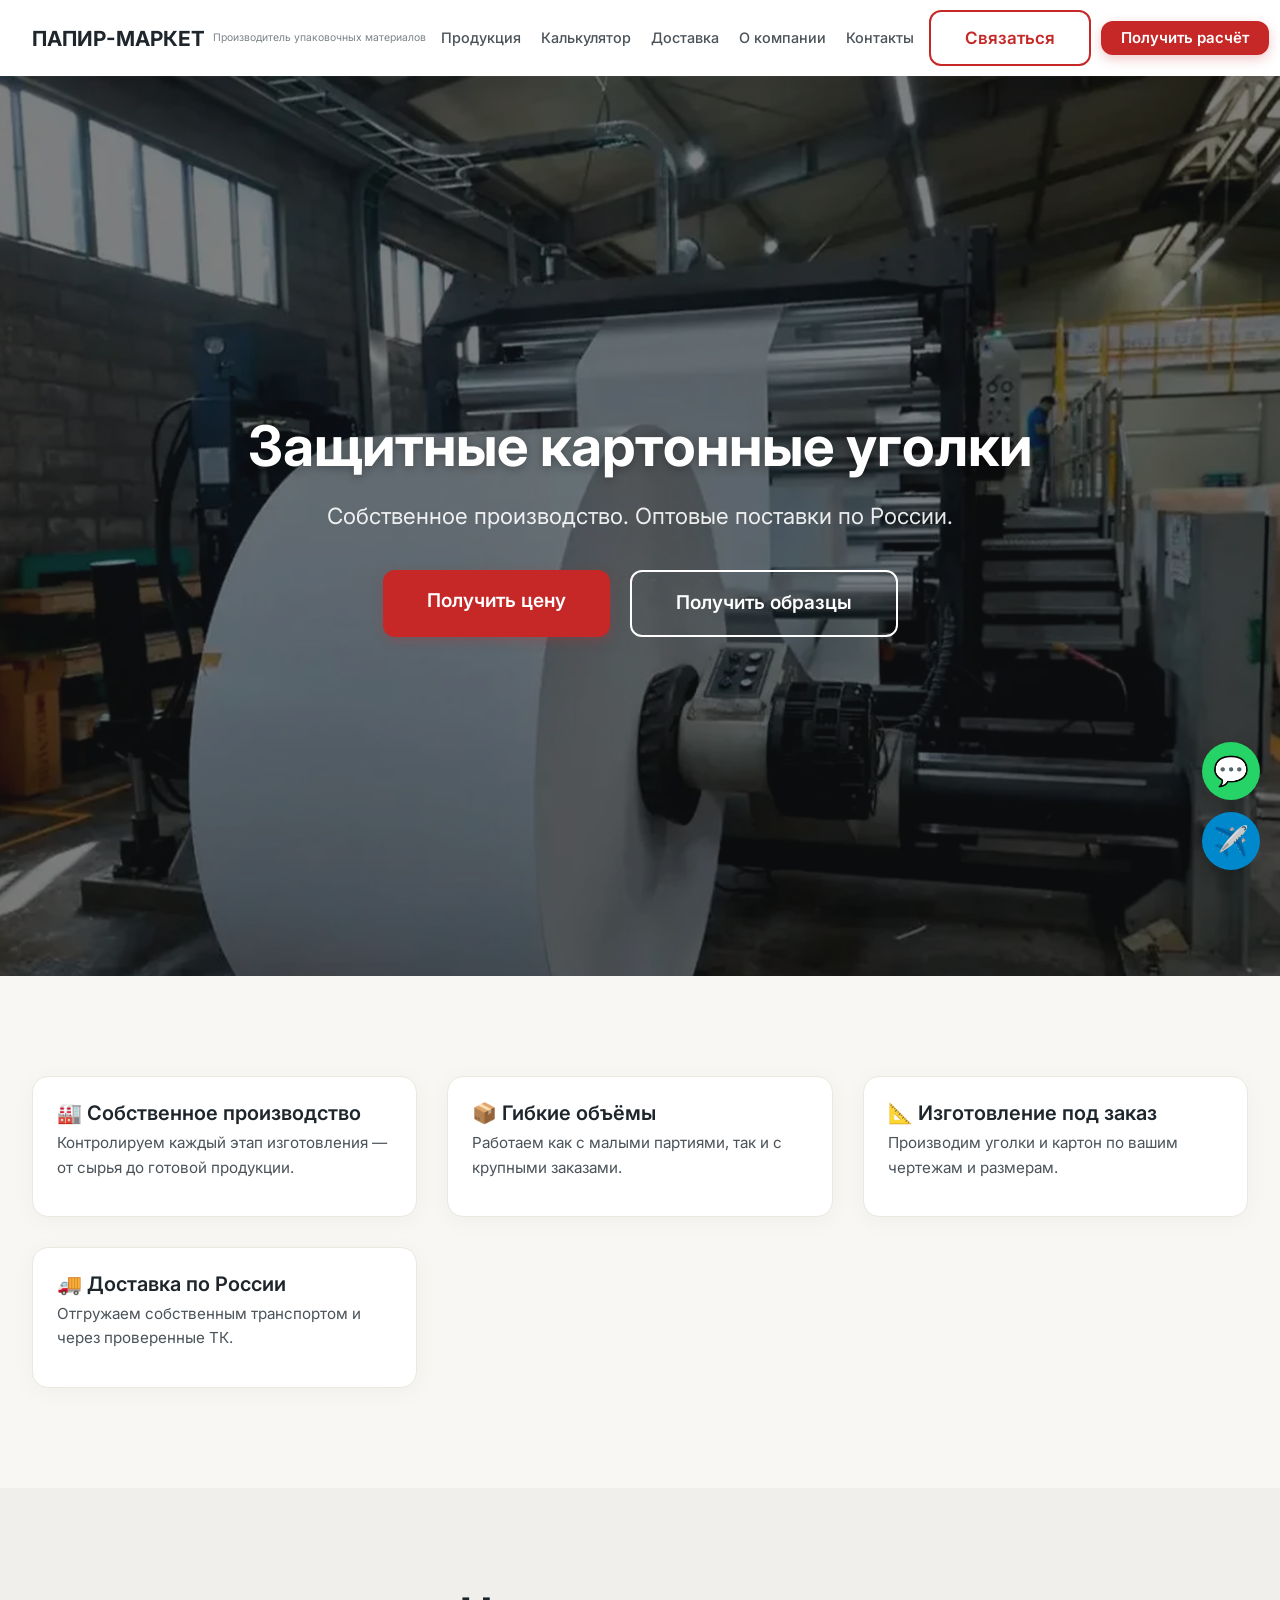
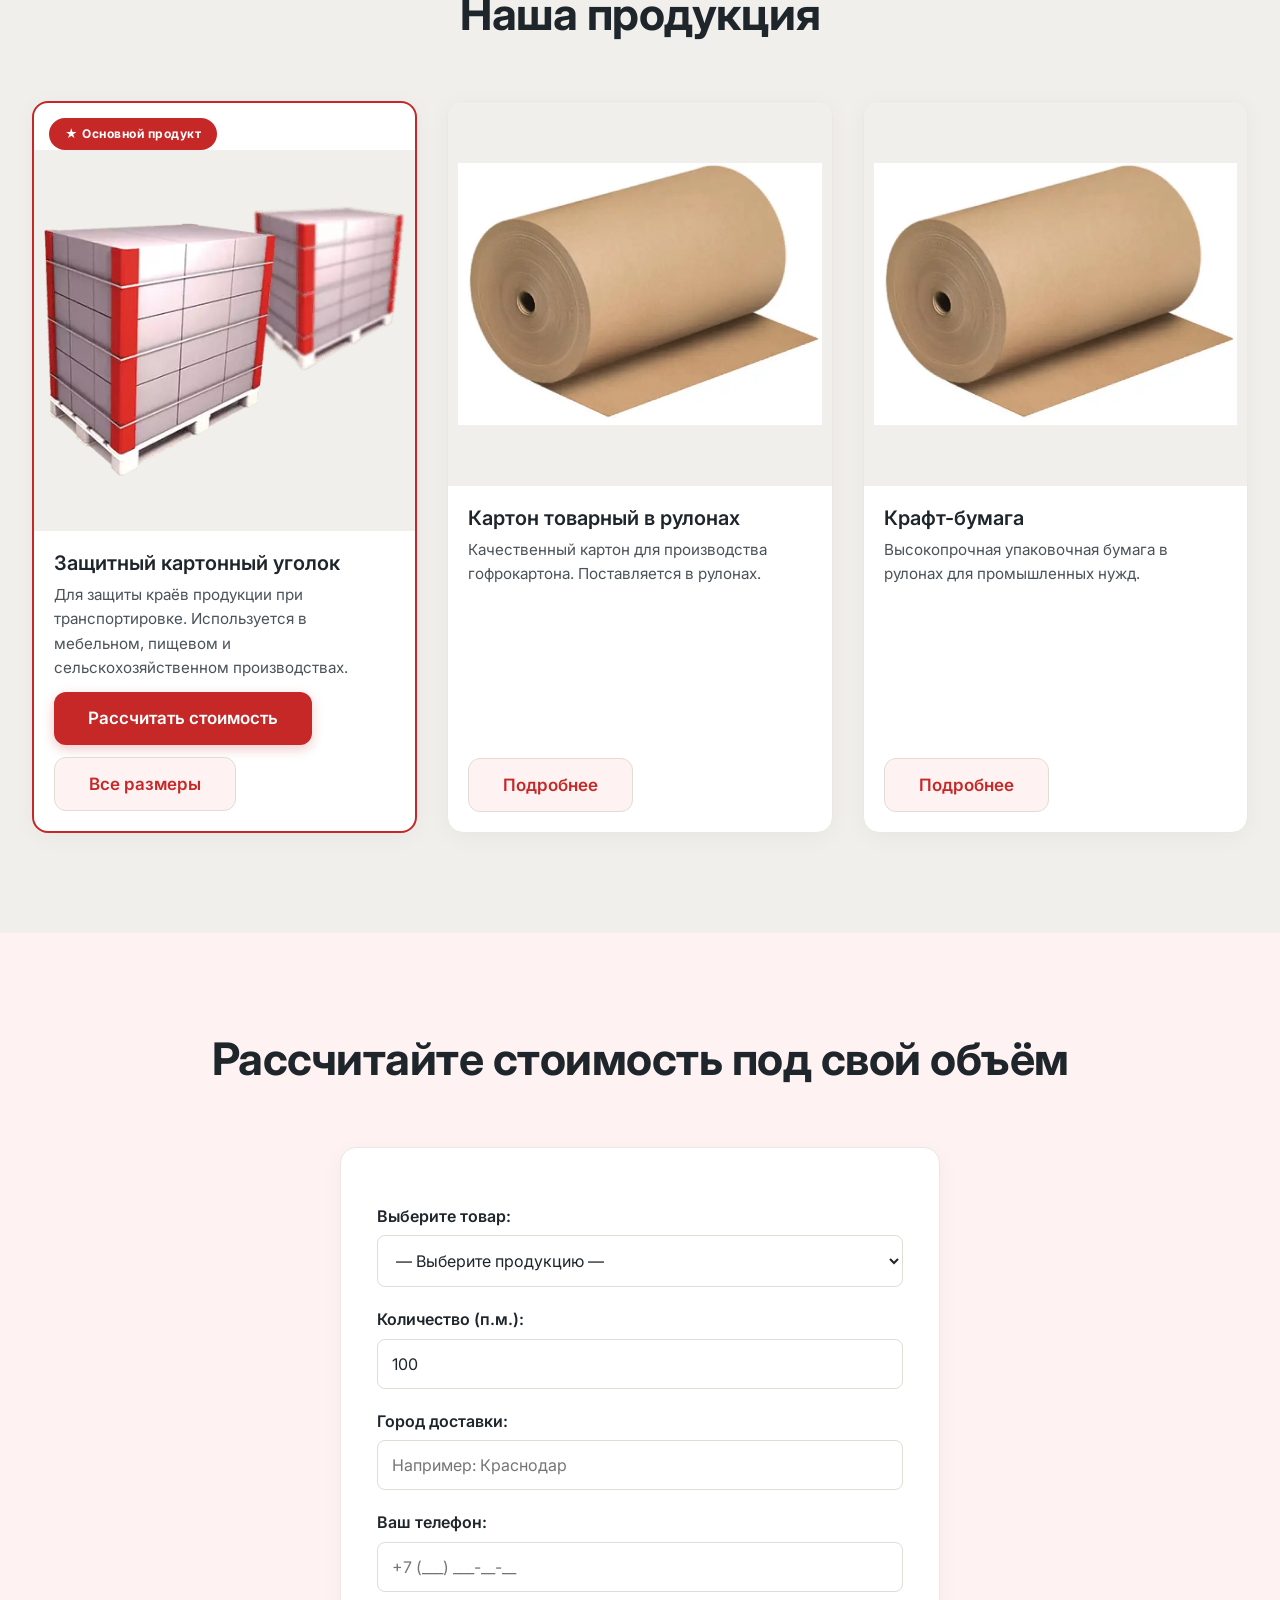
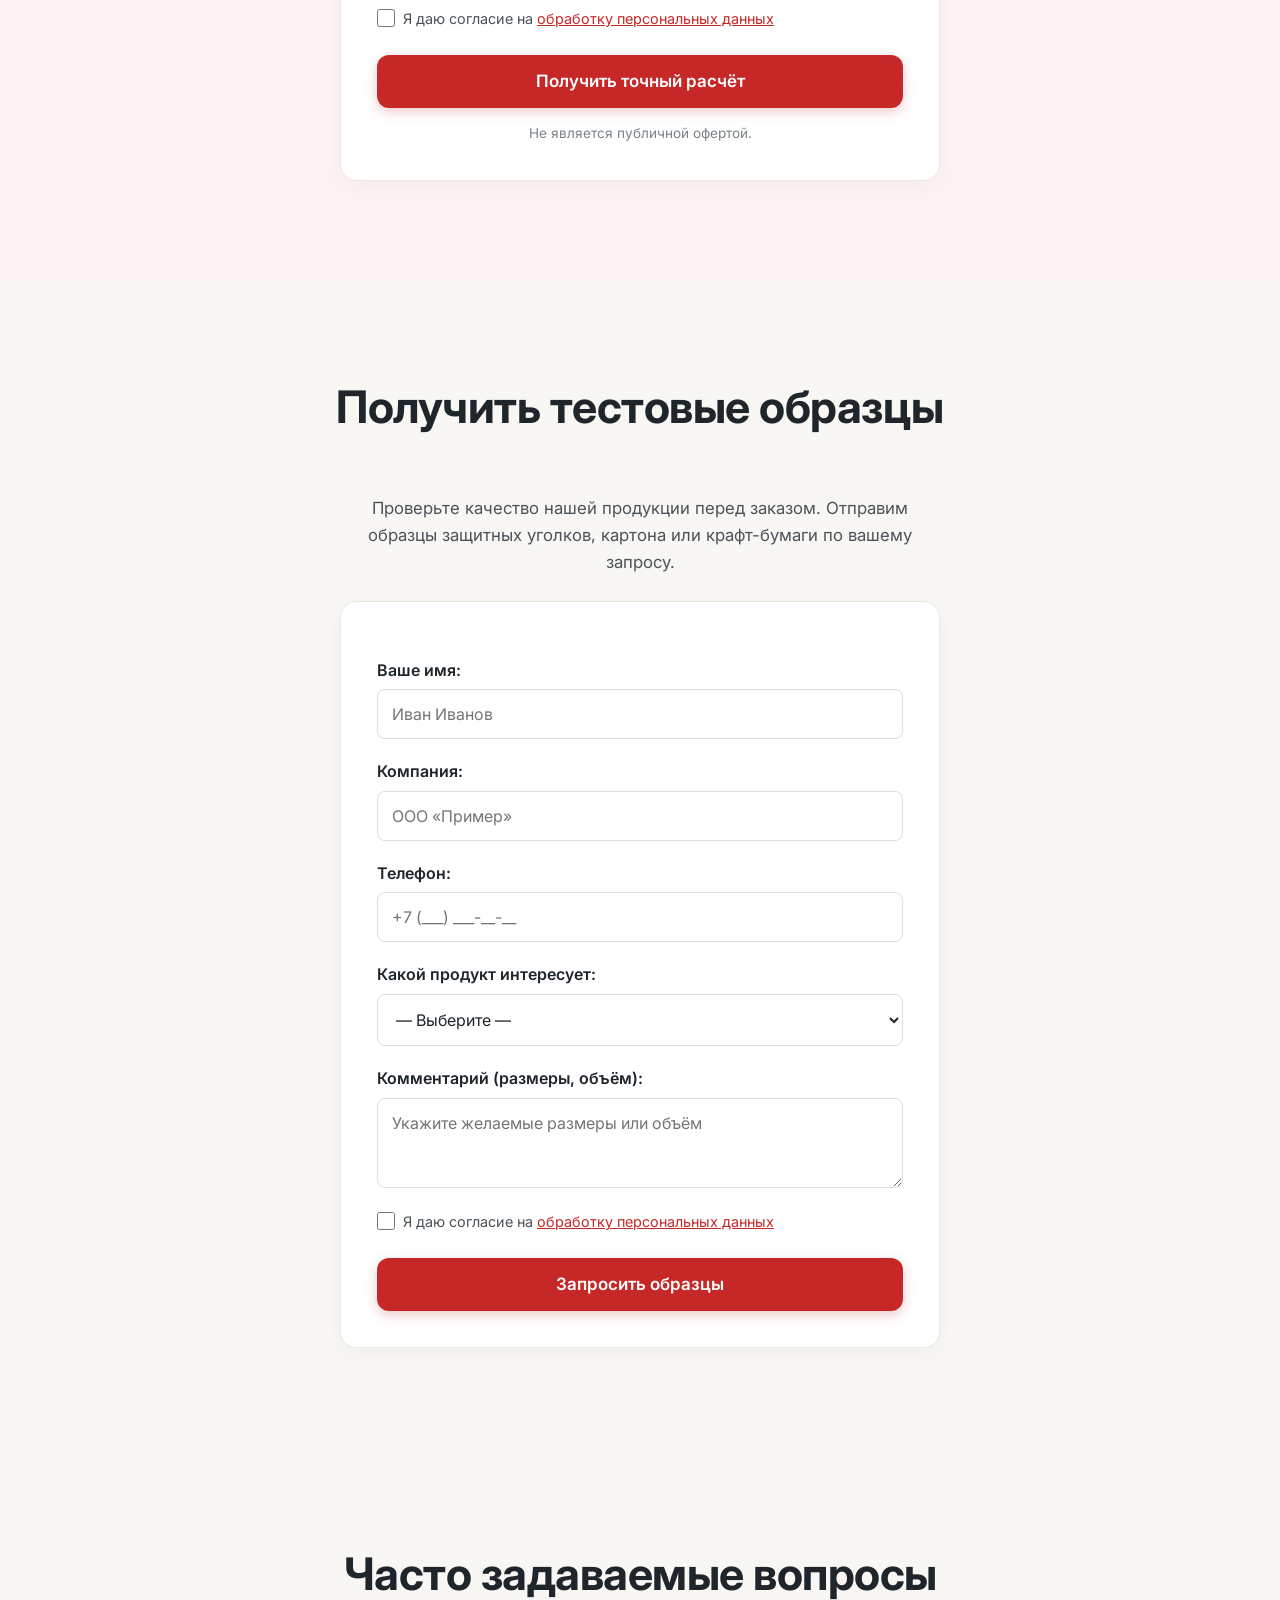
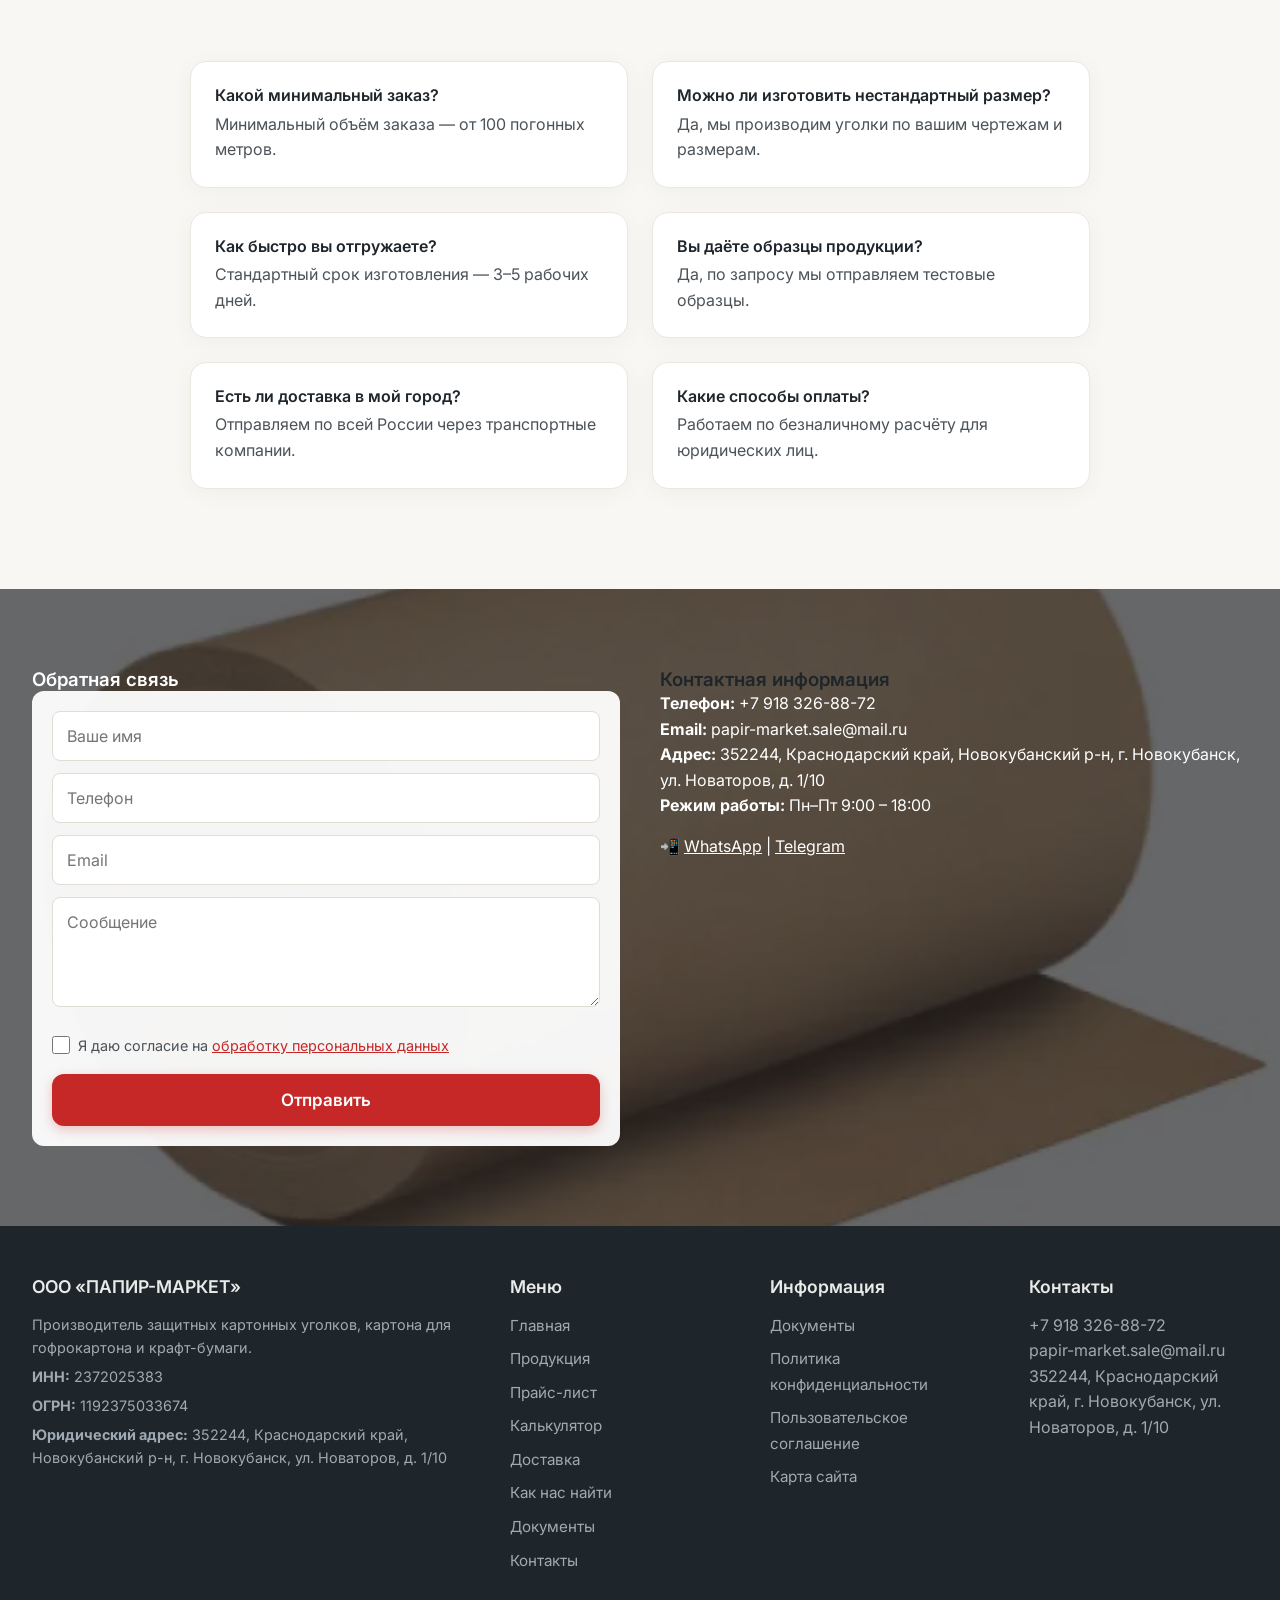
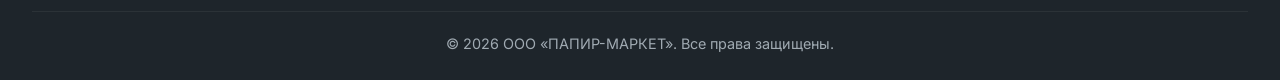
==== index.html @ 418a3637 "Full site overwrite" ====
<!DOCTYPE html>
<html lang="ru">
<head>
    <meta charset="UTF-8">
    <meta name="viewport" content="width=device-width, initial-scale=1.0">
    <meta name="description" content="Производитель защитных картонных уголков и упаковочных материалов. ООО «ПАПИР-МАРКЕТ». Поставки по ЮФО и России. Получите расчёт стоимости и тестовые образцы.">
    <title>Производитель защитных картонных уголков | ООО «ПАПИР-МАРКЕТ»</title>
    <link rel="canonical" href="https://papir-market.ru/">
    <meta property="og:title" content="Производитель защитных картонных уголков | ООО «ПАПИР-МАРКЕТ»">
    <meta property="og:description" content="Производитель защитных картонных уголков и упаковочных материалов. Поставки по ЮФО и России. Получите расчёт стоимости и тестовые образцы.">
    <meta property="og:image" content="https://papir-market.ru/images/glavnaya/kart-optimized.webp">
    <meta property="og:url" content="https://papir-market.ru/">
    <meta property="og:type" content="website">
    <link rel="stylesheet" href="css/style.css">
    <link rel="preconnect" href="https://fonts.googleapis.com">
    <link href="https://fonts.googleapis.com/css2?family=Inter:opsz,wght@14..32,400;14..32,500;14..32,600;14..32,700&display=swap" rel="stylesheet">
    <script type="application/ld+json">
    {
        "@context": "https://schema.org",
        "@type": "Organization",
        "name": "ООО «ПАПИР-МАРКЕТ»",
        "description": "Производитель защитных картонных уголков, картона для гофрокартона и крафт-бумаги.",
        "url": "https://papir-market.ru",
        "logo": "https://papir-market.ru/images/obshie/logo.svg",
        "contactPoint": {
            "@type": "ContactPoint",
            "telephone": "+7-918-326-88-72",
            "contactType": "sales",
            "availableLanguage": ["Russian"]
        },
        "address": {
            "@type": "PostalAddress",
            "addressLocality": "Новокубанск",
            "addressRegion": "Краснодарский край",
            "addressCountry": "RU",
            "postalCode": "352244",
            "streetAddress": "ул. Новаторов, д. 1/10"
        },
        "sameAs": [
            "https://wa.me/79183268872",
            "https://t.me/in4707"
        ]
    }
    </script>
    <script type="application/ld+json">
    {
        "@context": "https://schema.org",
        "@type": "BreadcrumbList",
        "itemListElement": [
            {
                "@type": "ListItem",
                "position": 1,
                "name": "Главная",
                "item": "https://papir-market.ru/"
            }
        ]
    }
    </script>
</head>
<body>

<!-- ШАПКА v2.0 -->
<header class="header">
    <div class="container header__container">
        <div class="header__logo">
            <a href="index.html" class="header__logo-link">
                <span class="header__logo-text">ПАПИР-МАРКЕТ</span>
                <span class="header__logo-sub">Производитель упаковочных материалов</span>
            </a>
        </div>
        <nav class="header__nav">
            <ul class="header__menu">
                <li class="header__menu-item"><a href="catalog.html" class="header__menu-link">Продукция</a></li>
                <li class="header__menu-item"><a href="calculator.html" class="header__menu-link">Калькулятор</a></li>
                <li class="header__menu-item"><a href="delivery.html" class="header__menu-link">Доставка</a></li>
                <li class="header__menu-item">
                    <span class="header__menu-link">О компании</span>
                    <ul class="header__submenu">
                        <li class="header__submenu-item"><a href="docs.html" class="header__submenu-link">Документы</a></li>
                        <li class="header__submenu-item"><a href="docs.html#requisites" class="header__submenu-link">Реквизиты</a></li>
                    </ul>
                </li>
                <li class="header__menu-item">
                    <span class="header__menu-link">Контакты</span>
                    <ul class="header__submenu">
                        <li class="header__submenu-item"><a href="find-us.html" class="header__submenu-link">Как нас найти</a></li>
                        <li class="header__submenu-item"><a href="contacts.html" class="header__submenu-link">Обратная связь</a></li>
                    </ul>
                </li>
            </ul>
        </nav>
        <div class="header__right">
            <div class="header__contact-btn">
                <button class="btn btn--outline header__contact-toggle" id="contactToggle">Связаться</button>
                <ul class="header__contact-dropdown" id="contactDropdown">
                    <li class="header__contact-item"><a href="tel:+79183268872" class="header__contact-link">📞 Позвонить</a></li>
                    <li class="header__contact-item"><a href="https://wa.me/79183268872" target="_blank" class="header__contact-link">💬 WhatsApp</a></li>
                    <li class="header__contact-item"><a href="https://t.me/in4707" target="_blank" class="header__contact-link">✈️ Telegram</a></li>
                    <li class="header__contact-item"><a href="mailto:papir-market.sale@mail.ru" class="header__contact-link">✉️ E-mail</a></li>
                </ul>
            </div>
            <a href="calculator.html" class="btn btn--primary btn--small">Получить расчёт</a>
            <button class="header__burger" id="mobileMenuToggle" aria-label="Меню">☰</button>
        </div>
    </div>
</header>

<!-- МОБИЛЬНОЕ МЕНЮ -->
<div class="mobile-menu" id="mobileMenu">
    <div class="mobile-menu__header">
        <span class="mobile-menu__logo">ПАПИР-МАРКЕТ</span>
        <button class="mobile-menu__close" id="mobileMenuClose" aria-label="Закрыть">✕</button>
    </div>
    <ul class="mobile-menu__list">
        <li class="mobile-menu__item"><a href="index.html" class="mobile-menu__link">Главная</a></li>
        <li class="mobile-menu__item"><a href="catalog.html" class="mobile-menu__link">Продукция</a></li>
        <li class="mobile-menu__item"><a href="calculator.html" class="mobile-menu__link">Калькулятор</a></li>
        <li class="mobile-menu__item"><a href="delivery.html" class="mobile-menu__link">Доставка</a></li>
        <li class="mobile-menu__item">
            <span class="mobile-menu__link" style="border-bottom:none;">О компании</span>
            <ul class="mobile-menu__sublist">
                <li><a href="docs.html" class="mobile-menu__sublink">Документы</a></li>
                <li><a href="docs.html#requisites" class="mobile-menu__sublink">Реквизиты</a></li>
            </ul>
        </li>
        <li class="mobile-menu__item">
            <span class="mobile-menu__link" style="border-bottom:none;">Контакты</span>
            <ul class="mobile-menu__sublist">
                <li><a href="find-us.html" class="mobile-menu__sublink">Как нас найти</a></li>
                <li><a href="contacts.html" class="mobile-menu__sublink">Обратная связь</a></li>
            </ul>
        </li>
    </ul>
    <div class="mobile-menu__cta">
        <a href="calculator.html" class="btn btn--primary">Получить расчёт</a>
    </div>
    <div class="mobile-menu__contacts">
        <a href="tel:+79183268872">📞 Позвонить</a>
        <a href="https://wa.me/79183268872" target="_blank">💬 WhatsApp</a>
        <a href="https://t.me/in4707" target="_blank">✈️ Telegram</a>
        <a href="mailto:papir-market.sale@mail.ru">✉️ E-mail</a>
    </div>
</div>

<section class="hero" style="background-image: url('images/glavnaya/hero-bg.webp');">
    <div class="hero__overlay"></div>
    <div class="hero__content">
        <h1 class="hero__title">Защитные картонные уголки</h1>
        <p class="hero__subtitle">Собственное производство. Оптовые поставки по России.</p>
        <div class="hero__actions">
            <a href="calculator.html" class="btn btn--primary btn--large">Получить цену</a>
            <a href="#samples" class="btn btn--outline-light btn--large">Получить образцы</a>
        </div>
    </div>
</section>

<section class="section" data-section-name="Преимущества">
    <div class="container">
        <div class="card-grid">
            <div class="card card--simple">
                <h3 class="card__title">🏭 Собственное производство</h3>
                <p class="card__text">Контролируем каждый этап изготовления — от сырья до готовой продукции.</p>
            </div>
            <div class="card card--simple">
                <h3 class="card__title">📦 Гибкие объёмы</h3>
                <p class="card__text">Работаем как с малыми партиями, так и с крупными заказами.</p>
            </div>
            <div class="card card--simple">
                <h3 class="card__title">📐 Изготовление под заказ</h3>
                <p class="card__text">Производим уголки и картон по вашим чертежам и размерам.</p>
            </div>
            <div class="card card--simple">
                <h3 class="card__title">🚚 Доставка по России</h3>
                <p class="card__text">Отгружаем собственным транспортом и через проверенные ТК.</p>
            </div>
        </div>
    </div>
</section>

<section class="section section--gray" data-section-name="Продукция">
    <div class="container">
        <h2 class="section__title">Наша продукция</h2>
        <div class="card-grid">
            <div class="card card--featured">
                <span class="card__badge">★ Основной продукт</span>
                <img src="images/glavnaya/kart-optimized.webp" alt="Защитные картонные уголки" width="800" height="800" class="card__image" loading="lazy" onerror="this.src='images/zaglushki/no-image.webp'">
                <div class="card__body">
                    <h3 class="card__title">Защитный картонный уголок</h3>
                    <p class="card__text">Для защиты краёв продукции при транспортировке. Используется в мебельном, пищевом и сельскохозяйственном производствах.</p>
                    <div class="card__actions">
                        <a href="product.html?id=1359" class="btn btn--primary">Рассчитать стоимость</a>
                        <a href="catalog.html?category=corner" class="btn btn--secondary">Все размеры</a>
                    </div>
                </div>
            </div>

            <div class="card">
                <img src="images/glavnaya/KARTON.webp" alt="Картон товарный в рулонах" width="800" height="800" class="card__image" loading="lazy" onerror="this.src='images/zaglushki/no-image.webp'">
                <div class="card__body">
                    <h3 class="card__title">Картон товарный в рулонах</h3>
                    <p class="card__text">Качественный картон для производства гофрокартона. Поставляется в рулонах.</p>
                    <div class="card__actions">
                        <a href="catalog.html?category=karton" class="btn btn--secondary">Подробнее</a>
                    </div>
                </div>
            </div>

            <div class="card">
                <img src="images/glavnaya/kraft.webp" alt="Крафт-бумага" width="800" height="800" class="card__image" loading="lazy" onerror="this.src='images/zaglushki/no-image.webp'">
                <div class="card__body">
                    <h3 class="card__title">Крафт-бумага</h3>
                    <p class="card__text">Высокопрочная упаковочная бумага в рулонах для промышленных нужд.</p>
                    <div class="card__actions">
                        <a href="catalog.html?category=fluting" class="btn btn--secondary">Подробнее</a>
                    </div>
                </div>
            </div>
        </div>
    </div>
</section>

<section class="section section--accent" data-section-name="Калькулятор">
    <div class="container">
        <h2 class="section__title">Рассчитайте стоимость под свой объём</h2>
        <div class="form-container">
            <form id="calcForm">
                <label class="form-label" for="indexProductSelect">Выберите товар:</label>
                <select id="indexProductSelect" class="form-select" required>
                    <option value="">— Выберите продукцию —</option>
                </select>

                <label class="form-label" for="indexQuantity">Количество (п.м.):</label>
                <input type="number" id="indexQuantity" class="form-input" value="100" min="1" step="1" required>

                <label class="form-label" for="indexCity">Город доставки:</label>
                <input type="text" id="indexCity" class="form-input" placeholder="Например: Краснодар" required>

                <label class="form-label" for="indexPhone">Ваш телефон:</label>
                <input type="tel" id="indexPhone" class="form-input" placeholder="+7 (___) ___-__-__" required>

                <label class="form-consent">
                    <input type="checkbox" name="personal_data_consent" value="yes" required>
                    <span>Я даю согласие на <a href="policy.html" target="_blank">обработку персональных данных</a></span>
                </label>

                <button type="submit" class="btn btn--primary form-submit">Получить точный расчёт</button>
            </form>
            <div id="indexResult" class="form-result">
                <p>✅ Спасибо! Ваш запрос отправлен.</p>
                <p style="font-size:0.9rem;color:var(--text-secondary);">Менеджер свяжется с вами в течение 15 минут.</p>
            </div>
            <p class="form-disclaimer">Не является публичной офертой.</p>
        </div>
    </div>
</section>

<section class="section" data-section-name="Образцы">
    <div class="container">
        <h2 class="section__title">Получить тестовые образцы</h2>
        <div style="max-width:600px; margin:0 auto;">
            <p style="text-align:center; color:var(--text-secondary); margin-bottom:25px; font-size:1.05rem;">
                Проверьте качество нашей продукции перед заказом. Отправим образцы защитных уголков, картона или крафт-бумаги по вашему запросу.
            </p>
            <div class="form-container">
                <form id="samplesForm">
                    <label class="form-label" for="samplesName">Ваше имя:</label>
                    <input type="text" id="samplesName" class="form-input" placeholder="Иван Иванов" required>

                    <label class="form-label" for="samplesCompany">Компания:</label>
                    <input type="text" id="samplesCompany" class="form-input" placeholder="ООО «Пример»">

                    <label class="form-label" for="samplesPhone">Телефон:</label>
                    <input type="tel" id="samplesPhone" class="form-input" placeholder="+7 (___) ___-__-__" required>

                    <label class="form-label" for="samplesProduct">Какой продукт интересует:</label>
                    <select id="samplesProduct" class="form-select" required>
                        <option value="">— Выберите —</option>
                        <option value="уголки">Защитные картонные уголки</option>
                        <option value="картон">Картон товарный в рулонах</option>
                        <option value="крафт">Крафт-бумага</option>
                    </select>

                    <label class="form-label" for="samplesComment">Комментарий (размеры, объём):</label>
                    <textarea id="samplesComment" class="form-textarea" rows="3" placeholder="Укажите желаемые размеры или объём"></textarea>

                    <label class="form-consent">
                        <input type="checkbox" name="personal_data_consent" value="yes" required>
                        <span>Я даю согласие на <a href="policy.html" target="_blank">обработку персональных данных</a></span>
                    </label>

                    <button type="submit" class="btn btn--primary form-submit">Запросить образцы</button>
                </form>
                <div id="samplesResult" class="form-result">
                    <p>✅ Спасибо! Запрос на образцы отправлен.</p>
                    <p style="font-size:0.9rem;color:var(--text-secondary);">Менеджер свяжется с вами для уточнения деталей.</p>
                </div>
            </div>
        </div>
    </div>
</section>

<section class="section" data-section-name="FAQ">
    <div class="container">
        <h2 class="section__title">Часто задаваемые вопросы</h2>
        <div style="display:grid; grid-template-columns:1fr 1fr; gap:24px; max-width:900px; margin:0 auto;">
            <div class="card card--simple"><h4 style="margin-bottom:6px;">Какой минимальный заказ?</h4><p style="color:var(--text-secondary); margin:0;">Минимальный объём заказа — от 100 погонных метров.</p></div>
            <div class="card card--simple"><h4 style="margin-bottom:6px;">Можно ли изготовить нестандартный размер?</h4><p style="color:var(--text-secondary); margin:0;">Да, мы производим уголки по вашим чертежам и размерам.</p></div>
            <div class="card card--simple"><h4 style="margin-bottom:6px;">Как быстро вы отгружаете?</h4><p style="color:var(--text-secondary); margin:0;">Стандартный срок изготовления — 3–5 рабочих дней.</p></div>
            <div class="card card--simple"><h4 style="margin-bottom:6px;">Вы даёте образцы продукции?</h4><p style="color:var(--text-secondary); margin:0;">Да, по запросу мы отправляем тестовые образцы.</p></div>
            <div class="card card--simple"><h4 style="margin-bottom:6px;">Есть ли доставка в мой город?</h4><p style="color:var(--text-secondary); margin:0;">Отправляем по всей России через транспортные компании.</p></div>
            <div class="card card--simple"><h4 style="margin-bottom:6px;">Какие способы оплаты?</h4><p style="color:var(--text-secondary); margin:0;">Работаем по безналичному расчёту для юридических лиц.</p></div>
        </div>
    </div>
</section>

<section class="contacts-fullscreen" style="position:relative; background-image:url('images/obshie/004.webp'); background-size:cover; background-position:center; padding:80px 0; color:#fff;">
    <div class="contacts-overlay" style="position:absolute; top:0; left:0; width:100%; height:100%; background:var(--bg-contacts-overlay); z-index:1;"></div>
    <div class="container" style="position:relative; z-index:2; display:grid; grid-template-columns:1fr 1fr; gap:40px;">
        <div>
            <h3 style="color:#fff;">Обратная связь</h3>
            <form id="contactForm" style="display:flex; flex-direction:column; gap:12px; background:rgba(255,255,255,0.95); padding:20px; border-radius:12px;">
                <input type="text" name="name" class="form-input" placeholder="Ваше имя" required>
                <input type="tel" name="phone" class="form-input" placeholder="Телефон" required>
                <input type="email" name="email" class="form-input" placeholder="Email">
                <textarea name="message" class="form-textarea" placeholder="Сообщение" rows="4"></textarea>
                <label class="form-consent">
                    <input type="checkbox" name="personal_data_consent" value="yes" required>
                    <span>Я даю согласие на <a href="policy.html" target="_blank">обработку персональных данных</a></span>
                </label>
                <button type="submit" class="btn btn--primary">Отправить</button>
            </form>
        </div>
        <div style="color:#fff;">
            <h3>Контактная информация</h3>
            <p><strong>Телефон:</strong> <a href="tel:+79183268872" style="color:#fff;">+7 918 326-88-72</a></p>
            <p><strong>Email:</strong> <a href="mailto:papir-market.sale@mail.ru" style="color:#fff;">papir-market.sale@mail.ru</a></p>
            <p><strong>Адрес:</strong> 352244, Краснодарский край, Новокубанский р-н, г. Новокубанск, ул. Новаторов, д. 1/10</p>
            <p><strong>Режим работы:</strong> Пн–Пт 9:00 – 18:00</p>
            <p style="margin-top:15px;">
                📲 <a href="https://wa.me/79183268872" style="color:#fff; text-decoration:underline;">WhatsApp</a>
                | <a href="https://t.me/in4707" style="color:#fff; text-decoration:underline;">Telegram</a>
            </p>
        </div>
    </div>
</section>

<footer class="footer">
    <div class="container">
        <div class="footer__grid">
            <div>
                <h4 class="footer__col-title">ООО «ПАПИР-МАРКЕТ»</h4>
                <p class="footer__text">Производитель защитных картонных уголков, картона для гофрокартона и крафт-бумаги.</p>
                <p class="footer__text"><strong>ИНН:</strong> 2372025383</p>
                <p class="footer__text"><strong>ОГРН:</strong> 1192375033674</p>
                <p class="footer__text"><strong>Юридический адрес:</strong> 352244, Краснодарский край, Новокубанский р-н, г. Новокубанск, ул. Новаторов, д. 1/10</p>
            </div>
            <div>
                <h4 class="footer__col-title">Меню</h4>
                <ul class="footer__links">
                    <li><a href="index.html">Главная</a></li>
                    <li><a href="catalog.html">Продукция</a></li>
                    <li><a href="price.html">Прайс-лист</a></li>
                    <li><a href="calculator.html">Калькулятор</a></li>
                    <li><a href="delivery.html">Доставка</a></li>
                    <li><a href="find-us.html">Как нас найти</a></li>
                    <li><a href="docs.html">Документы</a></li>
                    <li><a href="contacts.html">Контакты</a></li>
                </ul>
            </div>
            <div>
                <h4 class="footer__col-title">Информация</h4>
                <ul class="footer__links">
                    <li><a href="docs.html">Документы</a></li>
                    <li><a href="policy.html">Политика конфиденциальности</a></li>
                    <li><a href="agreement.html">Пользовательское соглашение</a></li>
                    <li><a href="sitemap.html">Карта сайта</a></li>
                </ul>
            </div>
            <div>
                <h4 class="footer__col-title">Контакты</h4>
                <p><a href="tel:+79183268872" class="footer__contact-link">+7 918 326-88-72</a></p>
                <p><a href="mailto:papir-market.sale@mail.ru" class="footer__contact-link">papir-market.sale@mail.ru</a></p>
                <p>352244, Краснодарский край, г. Новокубанск, ул. Новаторов, д. 1/10</p>
            </div>
        </div>
        <div class="footer__bottom">© 2026 ООО «ПАПИР-МАРКЕТ». Все права защищены.</div>
    </div>
</footer>

<div class="floating">
    <a href="https://wa.me/79183268872?text=Здравствуйте!%20Хочу%20заказать%20продукцию%20ООО%20ПАПИР-МАРКЕТ." target="_blank" rel="noopener noreferrer" class="floating__btn floating__btn--whatsapp" aria-label="Написать в WhatsApp">💬</a>
    <a href="https://t.me/in4707?text=Здравствуйте!%20Хочу%20заказать%20продукцию%20ООО%20ПАПИР-МАРКЕТ." target="_blank" rel="noopener noreferrer" class="floating__btn floating__btn--telegram" aria-label="Написать в Telegram">✈️</a>
</div>

<script src="data.js"></script>
<script src="js/menu.js"></script>
<script src="js/catalog.js"></script>
<script src="js/forms.js"></script>
<script src="js/animations.js"></script>
<script src="js/dev-mode.js"></script>

</body>
</html>
---- css/style.css ----
/* ================================================================
   PAPER MARKET 2.0 — Главный файл стилей
   Импортирует все модули UI Kit
   Версия: 2.0
   ================================================================ */

/* --- Переменные и сброс --- */
@import 'variables.css';
@import 'base.css';

/* --- Компоненты UI Kit --- */
@import 'layout.css';
@import 'header.css';
@import 'hero.css';
@import 'buttons.css';
@import 'cards.css';
@import 'forms.css';
@import 'tables.css';
@import 'footer.css';
@import 'floating.css';
@import 'gallery.css';
@import 'animations.css';

/* --- Dev Mode --- */
@import 'dev-mode.css';

/* --- Адаптивность --- */
@import 'responsive.css';
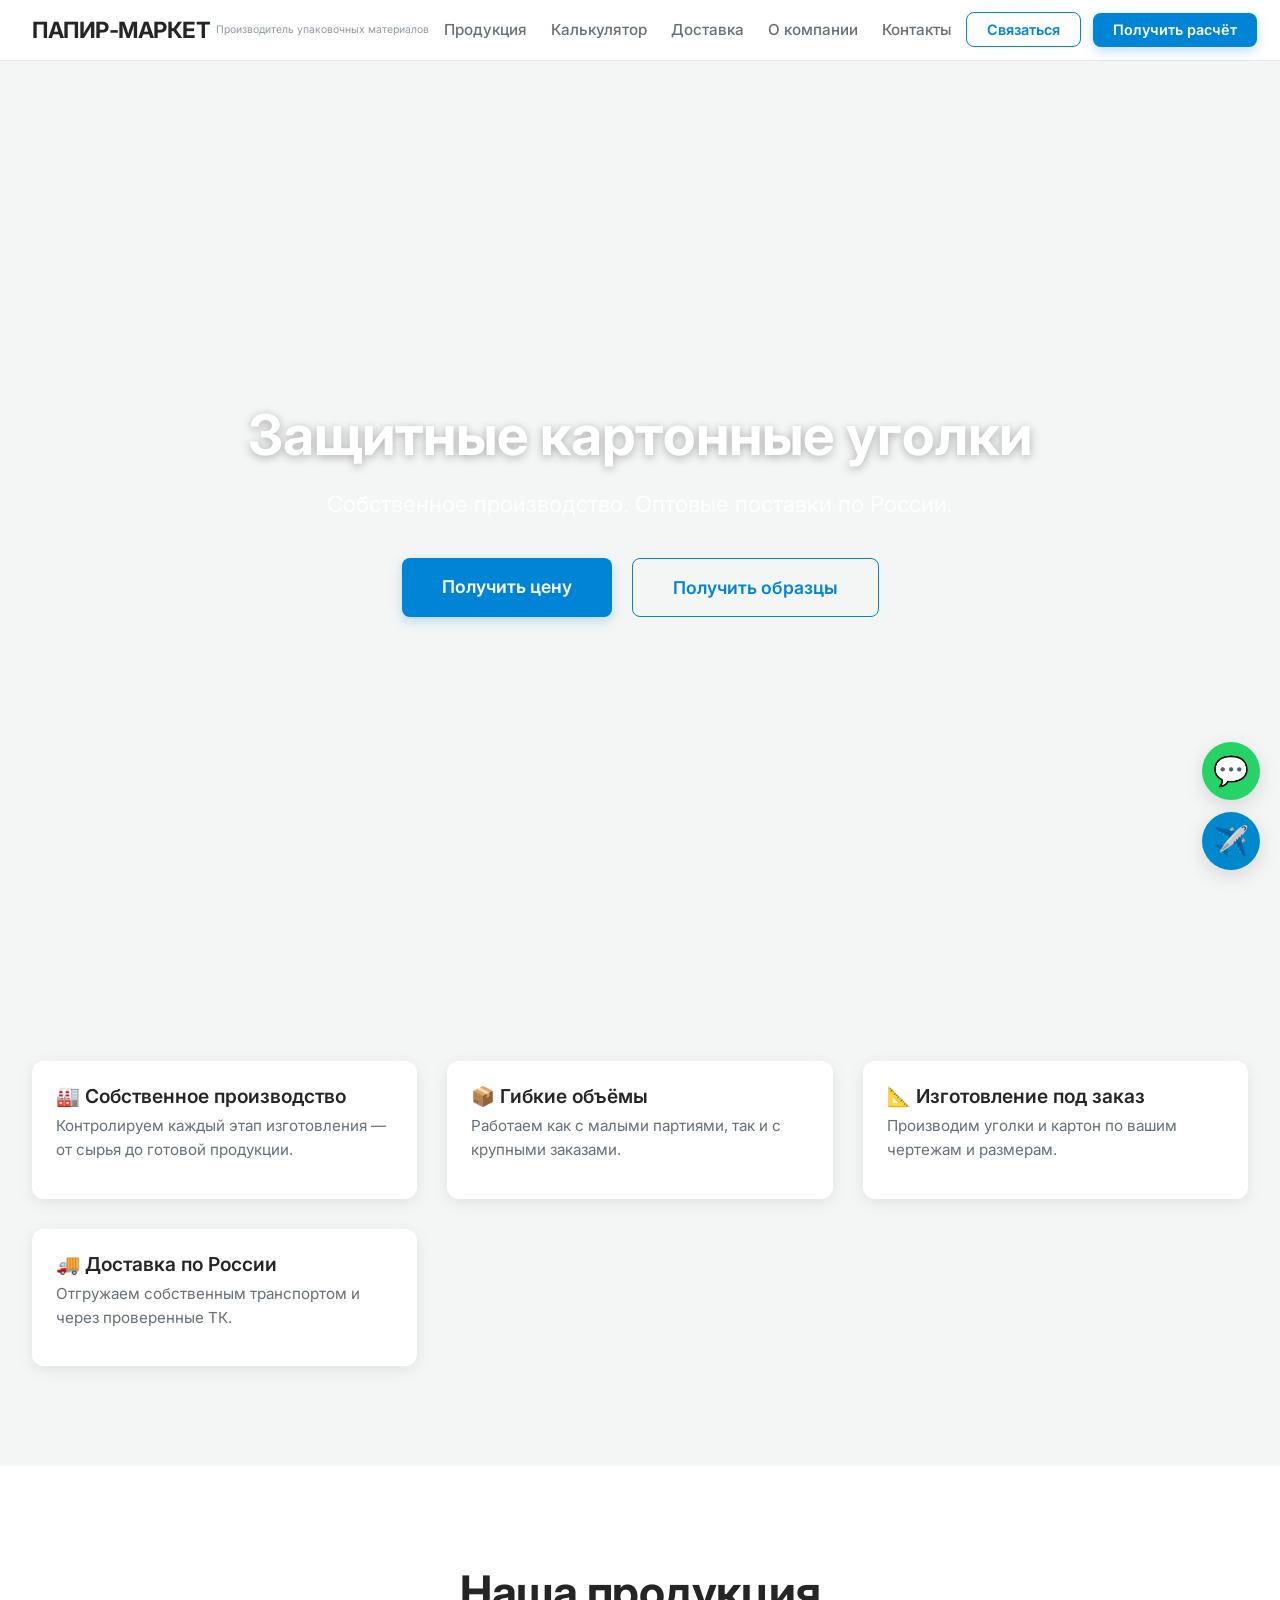
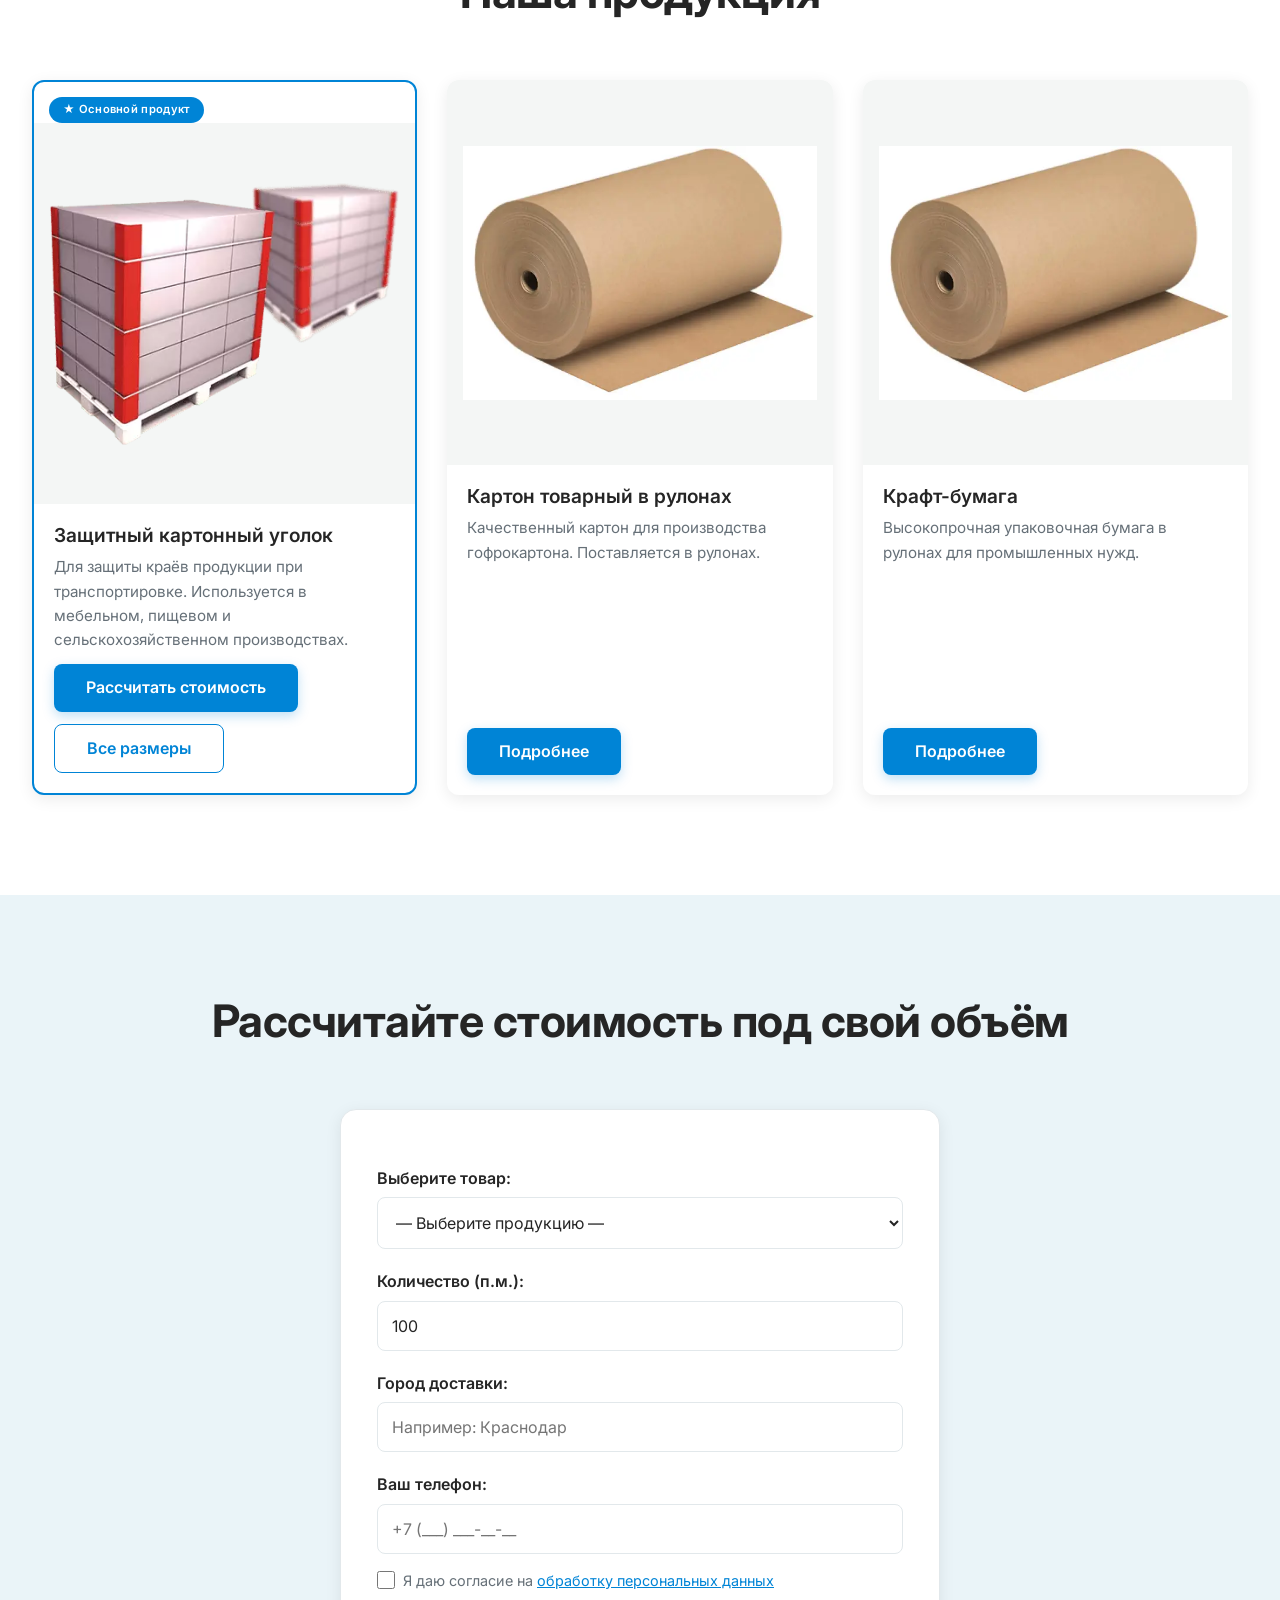
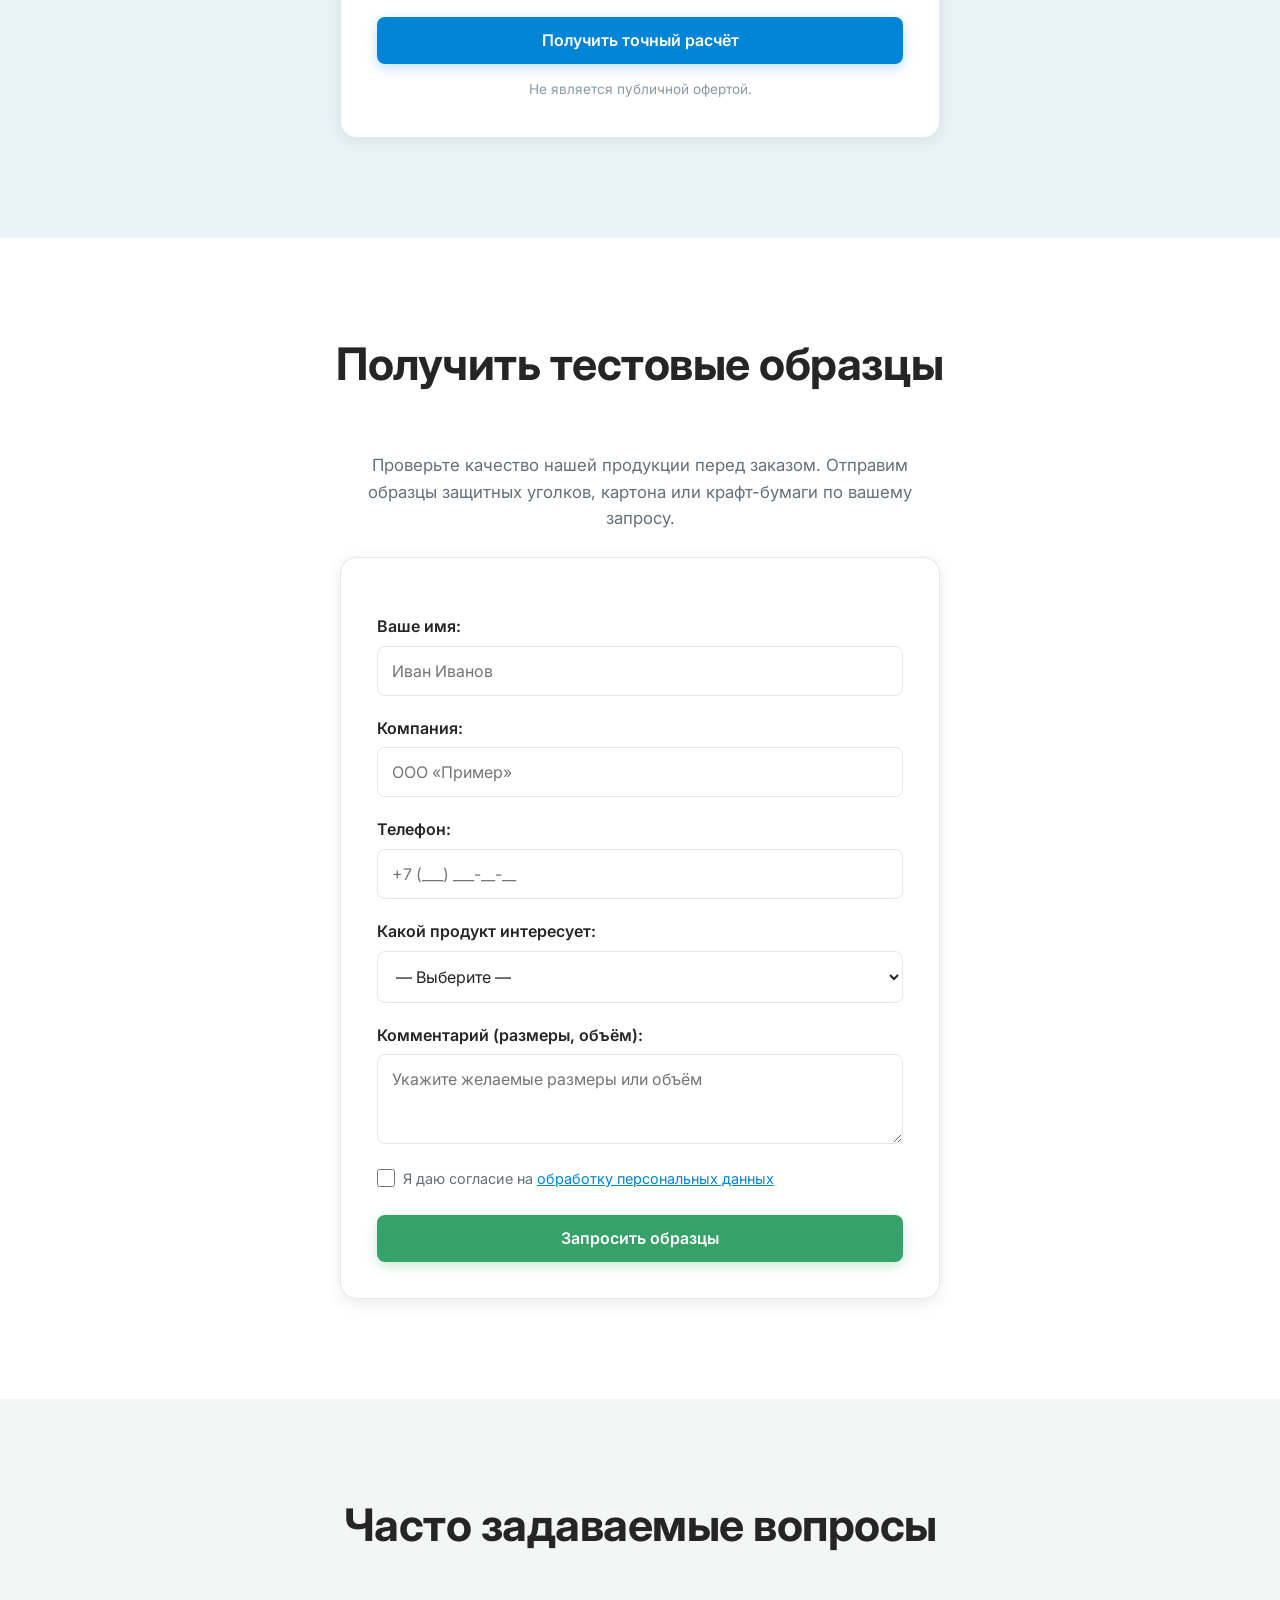
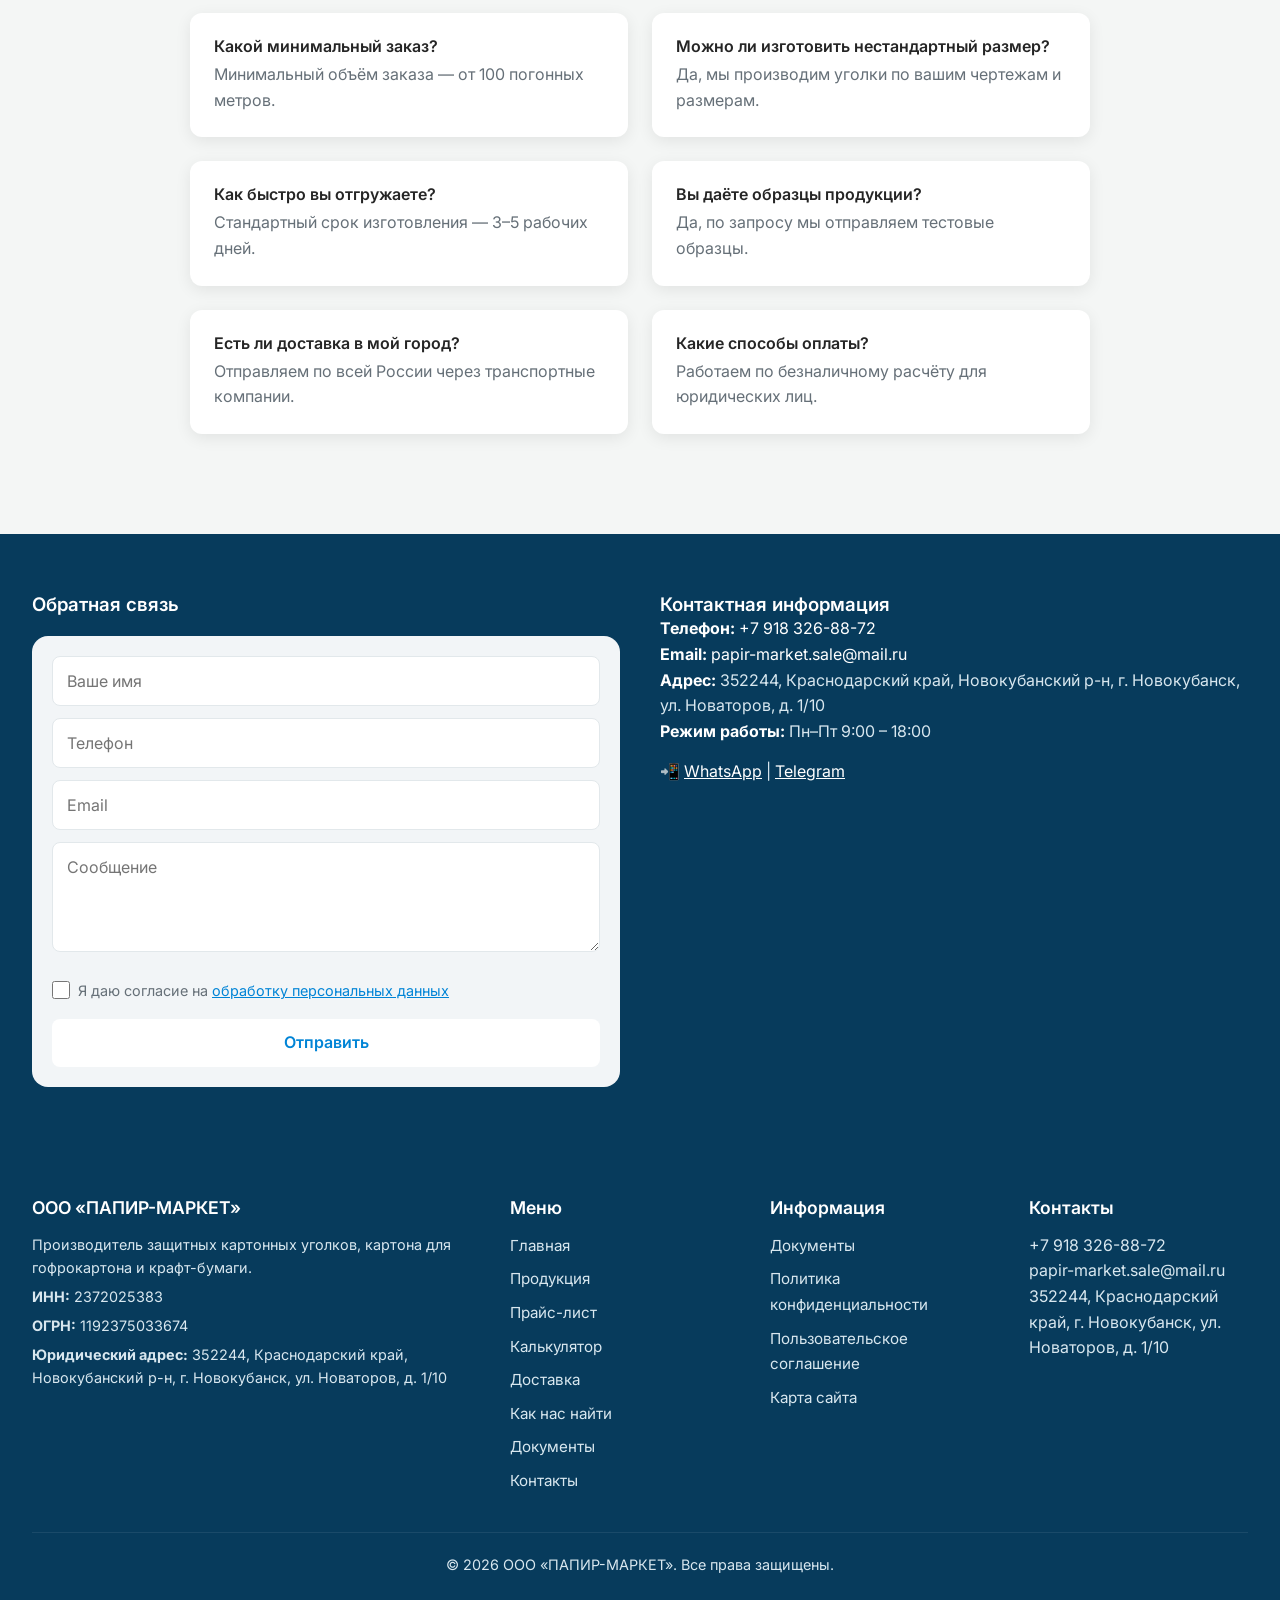
==== commit 3acda71d: "Full site overwrite" ====
--- a/index.html
+++ b/index.html
@@ -59,7 +59,7 @@
 </head>
 <body>
 
-<!-- ШАПКА v2.0 -->
+<!-- ШАПКА (без изменений в структуре, стили обновлены через CSS) -->
 <header class="header">
     <div class="container header__container">
         <div class="header__logo">
@@ -91,7 +91,7 @@
         </nav>
         <div class="header__right">
             <div class="header__contact-btn">
-                <button class="btn btn--outline header__contact-toggle" id="contactToggle">Связаться</button>
+                <button class="header__contact-toggle" id="contactToggle">Связаться</button>
                 <ul class="header__contact-dropdown" id="contactDropdown">
                     <li class="header__contact-item"><a href="tel:+79183268872" class="header__contact-link">📞 Позвонить</a></li>
                     <li class="header__contact-item"><a href="https://wa.me/79183268872" target="_blank" class="header__contact-link">💬 WhatsApp</a></li>
@@ -105,7 +105,7 @@
     </div>
 </header>
 
-<!-- МОБИЛЬНОЕ МЕНЮ -->
+<!-- Мобильное меню (без изменений) -->
 <div class="mobile-menu" id="mobileMenu">
     <div class="mobile-menu__header">
         <span class="mobile-menu__logo">ПАПИР-МАРКЕТ</span>
@@ -142,19 +142,20 @@
     </div>
 </div>
 
-<section class="hero" style="background-image: url('images/glavnaya/hero-bg.webp');">
-    <div class="hero__overlay"></div>
+<!-- HERO – без фонового изображения, светлый -->
+<section class="hero">
     <div class="hero__content">
         <h1 class="hero__title">Защитные картонные уголки</h1>
         <p class="hero__subtitle">Собственное производство. Оптовые поставки по России.</p>
         <div class="hero__actions">
             <a href="calculator.html" class="btn btn--primary btn--large">Получить цену</a>
-            <a href="#samples" class="btn btn--outline-light btn--large">Получить образцы</a>
-        </div>
-    </div>
-</section>
-
-<section class="section" data-section-name="Преимущества">
+            <a href="#samples" class="btn btn--outline btn--large">Получить образцы</a>
+        </div>
+    </div>
+</section>
+
+<!-- Преимущества – фон #F4F6F5 (по умолчанию) -->
+<section class="section section--light" data-section-name="Преимущества">
     <div class="container">
         <div class="card-grid">
             <div class="card card--simple">
@@ -177,7 +178,8 @@
     </div>
 </section>
 
-<section class="section section--gray" data-section-name="Продукция">
+<!-- Продукция – белый фон -->
+<section class="section section--white" data-section-name="Продукция">
     <div class="container">
         <h2 class="section__title">Наша продукция</h2>
         <div class="card-grid">
@@ -189,7 +191,7 @@
                     <p class="card__text">Для защиты краёв продукции при транспортировке. Используется в мебельном, пищевом и сельскохозяйственном производствах.</p>
                     <div class="card__actions">
                         <a href="product.html?id=1359" class="btn btn--primary">Рассчитать стоимость</a>
-                        <a href="catalog.html?category=corner" class="btn btn--secondary">Все размеры</a>
+                        <a href="catalog.html?category=corner" class="btn btn--outline">Все размеры</a>
                     </div>
                 </div>
             </div>
@@ -200,7 +202,7 @@
                     <h3 class="card__title">Картон товарный в рулонах</h3>
                     <p class="card__text">Качественный картон для производства гофрокартона. Поставляется в рулонах.</p>
                     <div class="card__actions">
-                        <a href="catalog.html?category=karton" class="btn btn--secondary">Подробнее</a>
+                        <a href="catalog.html?category=karton" class="btn btn--primary">Подробнее</a>
                     </div>
                 </div>
             </div>
@@ -211,7 +213,7 @@
                     <h3 class="card__title">Крафт-бумага</h3>
                     <p class="card__text">Высокопрочная упаковочная бумага в рулонах для промышленных нужд.</p>
                     <div class="card__actions">
-                        <a href="catalog.html?category=fluting" class="btn btn--secondary">Подробнее</a>
+                        <a href="catalog.html?category=fluting" class="btn btn--primary">Подробнее</a>
                     </div>
                 </div>
             </div>
@@ -219,7 +221,8 @@
     </div>
 </section>
 
-<section class="section section--accent" data-section-name="Калькулятор">
+<!-- Калькулятор – светло-голубой фон -->
+<section class="section section--blue" data-section-name="Калькулятор">
     <div class="container">
         <h2 class="section__title">Рассчитайте стоимость под свой объём</h2>
         <div class="form-container">
@@ -254,7 +257,8 @@
     </div>
 </section>
 
-<section class="section" data-section-name="Образцы">
+<!-- Образцы – белый фон (или можно оставить светлый, но я сделаю белый) -->
+<section class="section section--white" id="samples" data-section-name="Образцы">
     <div class="container">
         <h2 class="section__title">Получить тестовые образцы</h2>
         <div style="max-width:600px; margin:0 auto;">
@@ -288,7 +292,8 @@
                         <span>Я даю согласие на <a href="policy.html" target="_blank">обработку персональных данных</a></span>
                     </label>
 
-                    <button type="submit" class="btn btn--primary form-submit">Запросить образцы</button>
+                    <!-- Зелёная кнопка для особого действия (запрос образцов) -->
+                    <button type="submit" class="btn btn--green form-submit">Запросить образцы</button>
                 </form>
                 <div id="samplesResult" class="form-result">
                     <p>✅ Спасибо! Запрос на образцы отправлен.</p>
@@ -299,7 +304,8 @@
     </div>
 </section>
 
-<section class="section" data-section-name="FAQ">
+<!-- FAQ – светлый фон -->
+<section class="section section--light" data-section-name="FAQ">
     <div class="container">
         <h2 class="section__title">Часто задаваемые вопросы</h2>
         <div style="display:grid; grid-template-columns:1fr 1fr; gap:24px; max-width:900px; margin:0 auto;">
@@ -313,12 +319,12 @@
     </div>
 </section>
 
-<section class="contacts-fullscreen" style="position:relative; background-image:url('images/obshie/004.webp'); background-size:cover; background-position:center; padding:80px 0; color:#fff;">
-    <div class="contacts-overlay" style="position:absolute; top:0; left:0; width:100%; height:100%; background:var(--bg-contacts-overlay); z-index:1;"></div>
-    <div class="container" style="position:relative; z-index:2; display:grid; grid-template-columns:1fr 1fr; gap:40px;">
+<!-- Блок контактов – тёмно-синий фон (вместо изображения с оверлеем) -->
+<section class="section section--dark" data-section-name="Контакты" style="padding:60px 0;">
+    <div class="container" style="display:grid; grid-template-columns:1fr 1fr; gap:40px;">
         <div>
-            <h3 style="color:#fff;">Обратная связь</h3>
-            <form id="contactForm" style="display:flex; flex-direction:column; gap:12px; background:rgba(255,255,255,0.95); padding:20px; border-radius:12px;">
+            <h3 style="color:#fff; margin-bottom:20px;">Обратная связь</h3>
+            <form id="contactForm" style="display:flex; flex-direction:column; gap:12px; background:rgba(255,255,255,0.95); padding:20px; border-radius:var(--radius-modal);">
                 <input type="text" name="name" class="form-input" placeholder="Ваше имя" required>
                 <input type="tel" name="phone" class="form-input" placeholder="Телефон" required>
                 <input type="email" name="email" class="form-input" placeholder="Email">
@@ -327,15 +333,15 @@
                     <input type="checkbox" name="personal_data_consent" value="yes" required>
                     <span>Я даю согласие на <a href="policy.html" target="_blank">обработку персональных данных</a></span>
                 </label>
-                <button type="submit" class="btn btn--primary">Отправить</button>
+                <button type="submit" class="btn btn--light">Отправить</button>
             </form>
         </div>
-        <div style="color:#fff;">
-            <h3>Контактная информация</h3>
-            <p><strong>Телефон:</strong> <a href="tel:+79183268872" style="color:#fff;">+7 918 326-88-72</a></p>
-            <p><strong>Email:</strong> <a href="mailto:papir-market.sale@mail.ru" style="color:#fff;">papir-market.sale@mail.ru</a></p>
-            <p><strong>Адрес:</strong> 352244, Краснодарский край, Новокубанский р-н, г. Новокубанск, ул. Новаторов, д. 1/10</p>
-            <p><strong>Режим работы:</strong> Пн–Пт 9:00 – 18:00</p>
+        <div style="color:var(--text-footer);">
+            <h3 style="color:#fff;">Контактная информация</h3>
+            <p><strong style="color:#fff;">Телефон:</strong> <a href="tel:+79183268872" style="color:#fff;">+7 918 326-88-72</a></p>
+            <p><strong style="color:#fff;">Email:</strong> <a href="mailto:papir-market.sale@mail.ru" style="color:#fff;">papir-market.sale@mail.ru</a></p>
+            <p><strong style="color:#fff;">Адрес:</strong> 352244, Краснодарский край, Новокубанский р-н, г. Новокубанск, ул. Новаторов, д. 1/10</p>
+            <p><strong style="color:#fff;">Режим работы:</strong> Пн–Пт 9:00 – 18:00</p>
             <p style="margin-top:15px;">
                 📲 <a href="https://wa.me/79183268872" style="color:#fff; text-decoration:underline;">WhatsApp</a>
                 | <a href="https://t.me/in4707" style="color:#fff; text-decoration:underline;">Telegram</a>
@@ -344,6 +350,7 @@
     </div>
 </section>
 
+<!-- ФУТЕР – тёмно-синий (уже задан через класс .section--dark, но футер отдельный) -->
 <footer class="footer">
     <div class="container">
         <div class="footer__grid">
@@ -387,6 +394,7 @@
     </div>
 </footer>
 
+<!-- Плавающие кнопки (без изменений) -->
 <div class="floating">
     <a href="https://wa.me/79183268872?text=Здравствуйте!%20Хочу%20заказать%20продукцию%20ООО%20ПАПИР-МАРКЕТ." target="_blank" rel="noopener noreferrer" class="floating__btn floating__btn--whatsapp" aria-label="Написать в WhatsApp">💬</a>
     <a href="https://t.me/in4707?text=Здравствуйте!%20Хочу%20заказать%20продукцию%20ООО%20ПАПИР-МАРКЕТ." target="_blank" rel="noopener noreferrer" class="floating__btn floating__btn--telegram" aria-label="Написать в Telegram">✈️</a>
